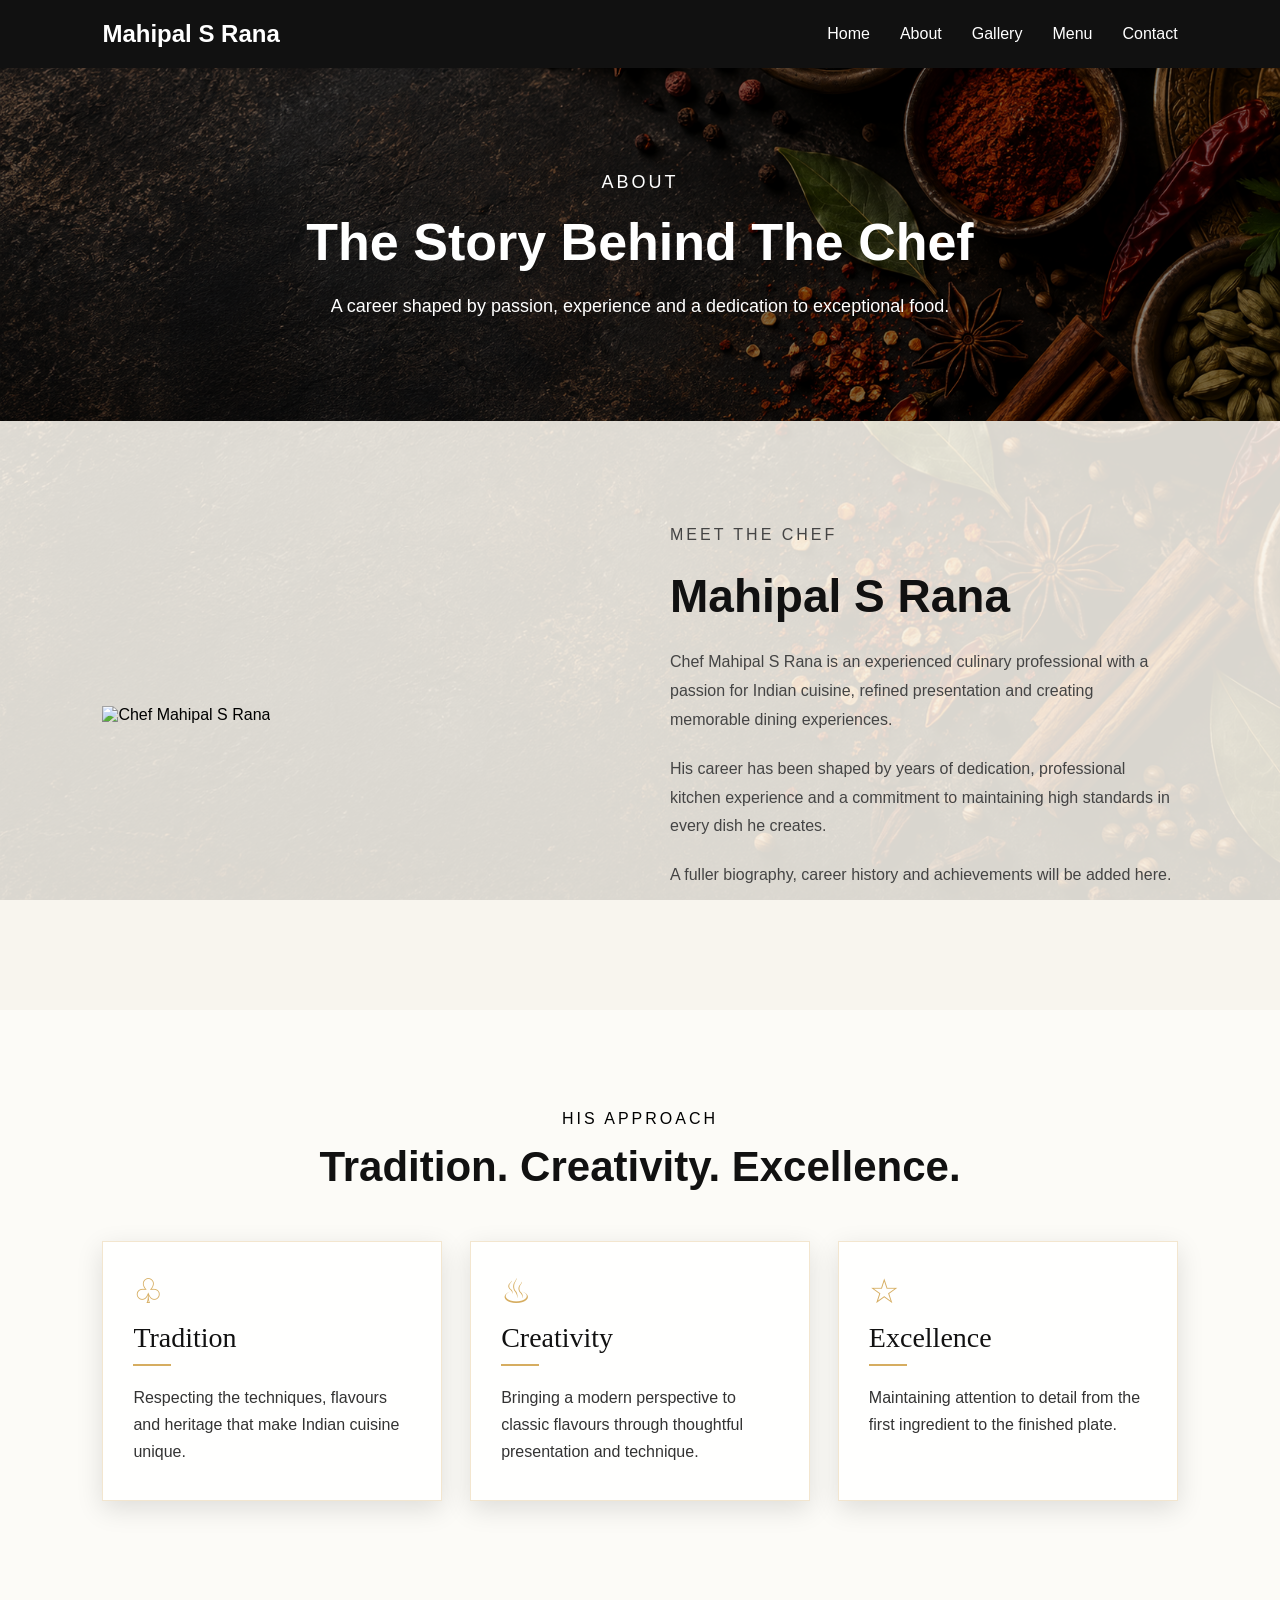
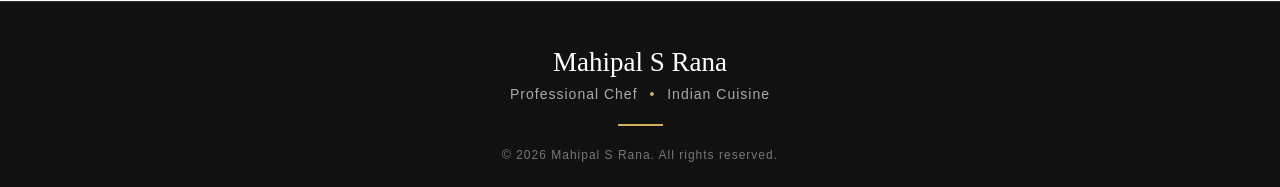
==== about.html @ 394e69e4 "Initial chef website" ====
<!DOCTYPE html>
<html lang="en">

<head>
    <meta charset="UTF-8">
    <meta name="viewport" content="width=device-width, initial-scale=1.0">

    <title>About | Mahipal S Rana</title>

    <link rel="stylesheet" href="style.css">
</head>

<body>
<body class="about-page-bg">
    <header>
        <nav class="navbar">
 
            <div class="logo">
                Mahipal S Rana
            </div>

            <ul class="nav-links">
                <li><a href="index.html">Home</a></li>
                <li><a href="about.html">About</a></li>
                <li><a href="gallery.html">Gallery</a></li>
                <li><a href="menu.html">Menu</a></li>
                <li><a href="contact.html">Contact</a></li>
            </ul>

        </nav>
    </header>


    <main>

        <section class="page-hero about-hero">

            <p class="section-label">
                About
            </p>

            <h1>
                The Story Behind The Chef
            </h1>

            <p>
                A career shaped by passion, experience and a dedication to exceptional food.
            </p>

        </section>


        <section class="about-page-section">

            <div class="about-page-image">
                <img src="images/chef.jpg" alt="Chef Mahipal S Rana">
            </div>

            <div class="about-page-text">

                <p class="section-label">
                    Meet The Chef
                </p>

                <h2>
                    Mahipal S Rana
                </h2>

                <p>
                    Chef Mahipal S Rana is an experienced culinary professional
                    with a passion for Indian cuisine, refined presentation
                    and creating memorable dining experiences.
                </p>

                <p>
                    His career has been shaped by years of dedication,
                    professional kitchen experience and a commitment to
                    maintaining high standards in every dish he creates.
                </p>

                <p>
                    A fuller biography, career history and achievements
                    will be added here.
                </p>

            </div>

        </section>


        <section class="chef-values">

            <div class="section-heading">

                <p class="section-label">
                    His Approach
                </p>

                <h2>
                    Tradition. Creativity. Excellence.
                </h2>

            </div>

            <div class="values-grid">

    <div class="value-card">
        <div class="value-icon">♧</div>

        <h3>Tradition</h3>

        <div class="value-gold-line"></div>

        <p>
            Respecting the techniques, flavours and heritage
            that make Indian cuisine unique.
        </p>
    </div>


    <div class="value-card">
        <div class="value-icon">♨</div>

        <h3>Creativity</h3>

        <div class="value-gold-line"></div>

        <p>
            Bringing a modern perspective to classic flavours
            through thoughtful presentation and technique.
        </p>
    </div>


    <div class="value-card">
        <div class="value-icon">☆</div>

        <h3>Excellence</h3>

        <div class="value-gold-line"></div>

        <p>
            Maintaining attention to detail from the first
            ingredient to the finished plate.
        </p>
        </div>

    </div>

            </div>

        </section>

    </main>


   <footer class="site-footer">

    <h2>Mahipal S Rana</h2>

    <p class="footer-title">
        Professional Chef <span>•</span> Indian Cuisine
    </p>

    <div class="footer-gold-line"></div>

    <p class="copyright">
        © 2026 Mahipal S Rana. All rights reserved.
    </p>

</footer>

</body>

</html>
---- style.css ----
* {
    margin: 0;
    padding: 0;
    box-sizing: border-box;
}

body {
    font-family: Arial, sans-serif;
}

.navbar {
    display: flex;
    justify-content: space-between;
    align-items: center;

    padding: 20px 8%;

    background-color: #111;
}

.logo {
    color: white;
    font-size: 24px;
    font-weight: bold;
}

.nav-links {
    display: flex;
    gap: 30px;
    list-style: none;
}

.nav-links a {
    color: white;
    text-decoration: none;
    font-size: 16px;
}

.nav-links a:hover {
    color: var(--chef-gold);
}
.nav-links a {
    color: white;
    text-decoration: none;
    font-size: 16px;
    transition: color 0.3s ease;
}
.hero {
    position: relative;

    min-height: 90vh;

    display: flex;
    align-items: center;

    padding: 0 8%;

    background-image: url("images/dish21.jpg");
    background-size: cover;
    background-position: center;

    color: white;

    overflow: hidden;
}

.hero-content {
    max-width: 700px;
}

.hero-small-text {
    text-transform: uppercase;
    letter-spacing: 3px;
    margin-bottom: 15px;
}

.hero h1 {
    font-size: 64px;
    margin-bottom: 10px;
}

.hero h2 {
    font-size: 30px;
    margin-bottom: 20px;
}

.hero p {
    font-size: 18px;
    line-height: 1.6;
}

.hero-buttons {
    display: flex;
    gap: 15px;

    margin-top: 30px;
}

.btn {
    display: inline-block;

    padding: 14px 25px;

    background-color: white;
    color: black;

    text-decoration: none;

    border: 1px solid white;
}

.btn-outline {
    background-color: transparent;
    color: white;
}

.btn:hover {
    opacity: 0.8;
}
.about-section {
    display: flex;
    align-items: center;

    gap: 60px;

    padding: 100px 8%;
}

.about-image,
.about-text {
    flex: 1;
}

.about-image img {
    width: 100%;
    max-height: 600px;

    object-fit: cover;
}

.section-label {
    text-transform: uppercase;
    letter-spacing: 3px;

    margin-bottom: 15px;
}

.about-text h2 {
    font-size: 42px;

    margin-bottom: 20px;
}

.about-text p {
    line-height: 1.8;

    margin-bottom: 30px;
}

.dark-btn {
    display: inline-block;

    padding: 14px 25px;

    background-color: #111;
    color: white;

    text-decoration: none;
}
.dishes-section {
    padding: 100px 8%;

    background-color: #f5f5f5;
}

.section-heading {
    text-align: center;

    margin-bottom: 50px;
}

.section-heading h2 {
    font-size: 42px;
}

.dish-grid {
    display: grid;

    grid-template-columns: repeat(3, 1fr);

    gap: 30px;
}

.dish-card {
    background-color: white;

    padding-bottom: 25px;
}

.dish-card img {
    width: 100%;
    height: 300px;

    object-fit: cover;
}

.dish-card h3 {
    margin: 20px 20px 10px;
}

.dish-card p {
    margin: 0 20px;

    line-height: 1.6;
}
.quote-section {
    padding: 120px 20%;

    text-align: center;

    background-color: #111;
    color: white;
}

.quote-section blockquote {
    font-size: 34px;
    line-height: 1.5;

    margin-bottom: 20px;
}
@media (max-width: 768px) {

    .navbar {
        flex-direction: column;
        gap: 20px;
    }

    .nav-links {
        gap: 15px;
        flex-wrap: wrap;
        justify-content: center;
    }

    .hero h1 {
        font-size: 44px;
    }

    .about-section {
        flex-direction: column;
    }

    .dish-grid {
        grid-template-columns: 1fr;
    }

}

/* ==================================================
   About PAGE
================================================== */
.page-hero {
    position: relative;

    padding: 100px 8%;
    text-align: center;

    background-color: #222;
    background-size: cover;
    background-position: center;

    color: white;

    overflow: hidden;
}

.page-hero h1 {
    font-size: 52px;
    margin-bottom: 20px;
}

.page-hero p {
    font-size: 18px;
    line-height: 1.6;
}


.about-page-section {
    display: flex;
    align-items: center;
    gap: 60px;
    padding: 100px 8%;
}

.about-page-image,
.about-page-text {
    flex: 1;
}

.about-page-image img {
    width: 100%;
    max-height: 650px;
    object-fit: cover;
}

.about-page-text h2 {
    font-size: 46px;
    margin-bottom: 25px;
}

.about-page-text p {
    line-height: 1.8;
    margin-bottom: 20px;
}


.chef-values {
    padding: 100px 8%;
    background-color: #f5f5f5;
}

.values-grid {
    display: grid;
    grid-template-columns: repeat(3, 1fr);
    gap: 30px;
}

.value-card {
    background-color: white;
    padding: 40px;
}

.value-card h3 {
    font-size: 24px;
    margin-bottom: 15px;
}

.value-card p {
    line-height: 1.7;
}


@media (max-width: 768px) {

    .about-page-section {
        flex-direction: column;
    }

    .values-grid {
        grid-template-columns: 1fr;
    }

    .page-hero h1 {
        font-size: 38px;
    }

}
/* ==================================================
   Gallery PAGE
================================================== */
.gallery-section {
    padding: 100px 8%;

    background-color: #2f2e2e;
}

.gallery-grid {
    display: grid;
    grid-template-columns: repeat(3, 1fr);
    gap: 20px;
}

.gallery-item {
    overflow: hidden;
}

.gallery-item img {
    width: 100%;
    height: 350px;
    object-fit: cover;
    display: block;
    transition: transform 0.4s ease;
}

.gallery-item img:hover {
    transform: scale(1.05);
}

@media (max-width: 900px) {
    .gallery-grid {
        grid-template-columns: repeat(2, 1fr);
    }
}

@media (max-width: 600px) {
    .gallery-grid {
        grid-template-columns: 1fr;
    }
}
/* ==================================================
   SPECIALITIES PAGE
================================================== */


/* GOLD COLOUR USED THROUGHOUT PAGE */

:root {
    --chef-gold: #d6ad60;
}


/* ---------------- HERO ---------------- */

.specialities-hero {
    position: relative;

    min-height: 330px;

    display: flex;
    justify-content: center;
    align-items: center;

    text-align: center;
    color: white;

    background-image: url("images/dish25.jpg");
    background-size: cover;
    background-position: center;
}


/* Dark layer over hero photograph */

.specialities-hero-overlay {
    position: absolute;

    top: 0;
    left: 0;

    width: 100%;
    height: 100%;

    background: rgba(0, 0, 0, 0.68);
}


.specialities-hero-content {
    position: relative;
    z-index: 2;

    max-width: 850px;

    padding: 70px 30px;
}


.gold-label {
    color: var(--chef-gold);

    font-size: 14px;
    font-weight: bold;

    letter-spacing: 5px;

    margin-bottom: 20px;
}


.gold-line {
    width: 40px;
    height: 2px;

    margin: 0 auto 20px;

    background-color: var(--chef-gold);
}


.specialities-hero h1 {
    font-family: Georgia, "Times New Roman", serif;

    font-size: 60px;
    font-weight: normal;

    margin-bottom: 15px;
}


.specialities-intro {
    font-size: 18px;
    line-height: 1.7;

    max-width: 700px;

    margin: auto;
}


/* ---------------- GRID ---------------- */

.specialities-grid {
    display: grid;

    grid-template-columns: repeat(3, 1fr);

    background-color: #111;
}


/* Individual speciality */

.speciality-box {
    position: relative;

    min-height: 370px;

    display: flex;
    justify-content: center;
    align-items: center;

    text-align: center;

    color: white;

    background-size: cover;
    background-position: center;

    overflow: hidden;

    border-right: 1px solid rgba(255,255,255,0.25);
    border-bottom: 1px solid rgba(255,255,255,0.25);
}


/* THE FADED EFFECT YOU ASKED FOR */

.speciality-overlay {
    position: absolute;

    top: 0;
    left: 0;

    width: 100%;
    height: 100%;

    background: rgba(0, 0, 0, 0.62);

    transition: background 0.4s ease;
}


/* Make image slightly brighter when hovering */

.speciality-box:hover .speciality-overlay {
    background: rgba(0, 0, 0, 0.48);
}


/* Content sits ABOVE dark overlay */

.speciality-content {
    position: relative;
    z-index: 2;

    max-width: 390px;

    padding: 45px 35px;
}


.speciality-icon {
    display: block;

    color: var(--chef-gold);

    font-size: 34px;

    margin-bottom: 15px;
}


.speciality-content h2 {
    font-family: Georgia, "Times New Roman", serif;

    font-size: 30px;
    font-weight: normal;

    margin-bottom: 14px;
}


.small-gold-line {
    width: 35px;
    height: 2px;

    margin: 0 auto 18px;

    background-color: var(--chef-gold);
}


.speciality-content p {
    font-size: 16px;
    line-height: 1.7;

    margin-bottom: 25px;
}


.speciality-content a {
    color: var(--chef-gold);

    font-size: 13px;
    font-weight: bold;

    letter-spacing: 3px;

    text-decoration: none;
}


.speciality-content a:hover {
    color: white;
}

/* VIEW MORE BUTTON */

.gallery-more {
    display: flex;
    justify-content: center;
    align-items: center;

    padding: 55px 0 20px;
}

#viewMoreBtn {
    min-width: 220px;

    padding: 18px 42px;

    background-color: transparent;

    color: var(--chef-gold);

    border: 1px solid var(--chef-gold);

    font-size: 13px;
    font-weight: bold;

    letter-spacing: 4px;

    cursor: pointer;

    transition: all 0.3s ease;
}

#viewMoreBtn:hover {
    background-color: var(--chef-gold);

    color: #111;

    transform: translateY(-3px);
}
/* ---------------- BACKGROUND IMAGES ---------------- */


/* Change these dish numbers to whichever
   photographs you think suit each category best */


.indian {
    background-image: url("images/dish13.jpg");
}


.contemporary {
    background-image: url("images/dish7.jpg");
}


.seafood {
    background-image: url("images/dish4.jpg");
}


.grill {
    background-image: url("images/dish18.jpg");
}


.fine-dining {
    background-image: url("images/dish17.jpg");
}


.desserts {
    background-image: url("images/dish21.jpg");
}


/* ---------------- ACTIVE NAVIGATION ---------------- */

.nav-links .active {
    color: var(--chef-gold);

    border-bottom: 2px solid var(--chef-gold);

    padding-bottom: 8px;
}


/* ---------------- TABLET ---------------- */

@media (max-width: 900px) {

    .specialities-grid {
        grid-template-columns: repeat(2, 1fr);
    }

    .specialities-hero h1 {
        font-size: 48px;
    }

}


/* ---------------- MOBILE ---------------- */

@media (max-width: 600px) {

    .specialities-grid {
        grid-template-columns: 1fr;
    }

    .specialities-hero {
        min-height: 400px;
    }

    .specialities-hero h1 {
        font-size: 40px;
    }

    .speciality-box {
        min-height: 400px;
    }

}
/* ==================================================
   CONTACT PAGE
================================================== */


.contact-hero {
    position: relative;

    min-height: 360px;

    display: flex;
    justify-content: center;
    align-items: center;

    text-align: center;
    color: white;

    background-image: url("images/dish25.jpg");
    background-size: cover;
    background-position: center;
}


.contact-hero-overlay {
    position: absolute;

    top: 0;
    left: 0;

    width: 100%;
    height: 100%;

    background: rgba(0, 0, 0, 0.62);
}


.contact-hero-content {
    position: relative;
    z-index: 2;

    max-width: 800px;
    padding: 70px 30px;
}


.contact-hero-content h1 {
    font-family: Georgia, "Times New Roman", serif;

    font-size: 55px;
    font-weight: normal;

    margin-bottom: 20px;
}


.contact-hero-content > p:last-child {
    font-size: 18px;
    line-height: 1.7;
}


/* CONTACT MAIN AREA */

.contact-section {
    display: grid;

    grid-template-columns: 1fr 1fr;

    gap: 100px;

    padding: 110px 8%;

    background-color: #111;
    color: white;
}


.contact-info h2 {
    font-family: Georgia, "Times New Roman", serif;

    font-size: 46px;
    font-weight: normal;

    line-height: 1.2;

    margin-bottom: 25px;
}


.contact-description {
    max-width: 500px;

    line-height: 1.8;

    color: #ccc;

    margin-bottom: 50px;
}


.contact-detail {
    padding: 22px 0;

    border-top: 1px solid #333;
}


.contact-detail span {
    display: block;

    color: var(--chef-gold);

    font-size: 12px;
    font-weight: bold;

    letter-spacing: 3px;

    margin-bottom: 10px;
}


.contact-detail p,
.contact-detail a {
    color: white;

    text-decoration: none;

    font-size: 16px;
}


.contact-detail a:hover {
    color: var(--chef-gold);
}


/* FORM */

.contact-form-container {
    background-color: #181818;

    padding: 50px;
}


.form-row {
    display: grid;

    grid-template-columns: 1fr 1fr;

    gap: 25px;
}


.form-group {
    display: flex;

    flex-direction: column;

    margin-bottom: 30px;
}


.form-group label {
    color: var(--chef-gold);

    font-size: 11px;
    font-weight: bold;

    letter-spacing: 3px;

    margin-bottom: 12px;
}


.form-group input,
.form-group select,
.form-group textarea {
    width: 100%;

    padding: 15px 0;

    color: white;

    background: transparent;

    border: none;

    border-bottom: 1px solid #555;

    font-family: Arial, sans-serif;
    font-size: 16px;

    outline: none;
}


.form-group textarea {
    resize: vertical;
}


.form-group input:focus,
.form-group select:focus,
.form-group textarea:focus {
    border-bottom-color: var(--chef-gold);
}


.form-group input::placeholder,
.form-group textarea::placeholder {
    color: #777;
}


.contact-button {
    padding: 16px 30px;

    background-color: var(--chef-gold);

    color: #111;

    border: none;

    font-weight: bold;

    letter-spacing: 2px;

    cursor: pointer;

    transition: 0.3s;
}


.contact-button:hover {
    background-color: white;
}


/* MOBILE */

@media (max-width: 800px) {

    .contact-section {
        grid-template-columns: 1fr;

        gap: 60px;
    }

    .form-row {
        grid-template-columns: 1fr;
    }

    .contact-form-container {
        padding: 30px;
    }

    .contact-hero-content h1 {
        font-size: 40px;
    }

    .contact-info h2 {
        font-size: 38px;
    }

}
/* =========================================
   PAGE HERO BACKGROUND IMAGES
========================================= */
.about-hero {
    background-image: url("images/spices.jpg");
}

.gallery-hero {
    background-image: url("images/dish26.jpg");
}

.contact-page-hero {
    background-image: url("images/dish25.jpg");
}
/* =========================
   BACKGROUND IMAGE OVERLAYS
========================= */

.hero,
.about-hero,
.gallery-hero {
    position: relative;
}

.hero::before,
.about-hero::before,
.gallery-hero::before {
    content: "";
    position: absolute;
    inset: 0;
    background: rgba(0, 0, 0, 0.50);
}

.hero > *,
.about-hero > *,
.gallery-hero > * {
    position: relative;
    z-index: 2;
}


/* =========================
   FOOTER
========================= */

.site-footer {
    background-color: #111;
    color: white;
    text-align: center;
    padding: 45px 8% 25px;
    border-top: 1px solid #333;
}

.site-footer h2 {
    font-family: Georgia, "Times New Roman", serif;
    font-size: 27px;
    font-weight: normal;
    margin-bottom: 8px;
}

.footer-title {
    color: #aaa;
    font-size: 14px;
    letter-spacing: 1px;
}

.footer-title span {
    color: var(--chef-gold);
    margin: 0 7px;
}

.footer-gold-line {
    width: 45px;
    height: 2px;
    background-color: var(--chef-gold);
    margin: 22px auto;
}

.copyright {
    color: #777;
    font-size: 12px;
    letter-spacing: 1px;
}
/* =====================================
   ABOUT PAGE - SUBTLE SPICE FULL PAGE
===================================== */

/* =====================================
   ABOUT PAGE - FULL SPICE BACKGROUND
===================================== */

.about-page-bg {
    background-image: url("images/spices.jpg");
    background-size: cover;
    background-position: center;
    background-repeat: no-repeat;
    background-attachment: fixed;
}

/* CHEF BIOGRAPHY AREA */

.about-page-bg .about-page-section {
    background: rgba(248, 244, 236, 0.88);
}

.about-page-bg .about-page-text h2 {
    color: #111;
}

.about-page-bg .about-page-text p {
    color: #444;
}


/* HIS APPROACH AREA */

.about-page-bg .chef-values {
    position: relative;
    background: rgba(248, 244, 236, 0.40);
}

.about-page-bg .chef-values::before {
    display: none;
}

.about-page-bg .chef-values > * {
    position: relative;
    z-index: 2;
}


/* HIS APPROACH HEADING */

.about-page-bg .section-heading {
    text-align: center;
}

.about-page-bg .section-heading h2 {
    color: #111;
}


/* WHITE CARDS */

.about-page-bg .value-card {
    background: rgba(255, 255, 255, 0.93);
    border: 1px solid rgba(214, 173, 96, 0.3);
    box-shadow: 0 8px 25px rgba(0, 0, 0, 0.12);
}

.about-page-bg .value-card h3 {
    color: #111;
}

.about-page-bg .value-card p {
    color: #333;
}

.about-page-bg .value-icon {
    color: var(--chef-gold);
}

.about-page-bg .value-gold-line {
    background-color: var(--chef-gold);

}
/* =========================
   HIS APPROACH CARDS
========================= */

.values-grid {
    display: grid;
    grid-template-columns: repeat(3, 1fr);
    gap: 28px;
}

.value-card {
    background: rgba(255, 252, 247, 0.95);
    padding: 32px 30px 34px;

    border: 1px solid rgba(0, 0, 0, 0.06);

    box-shadow: 0 8px 20px rgba(0, 0, 0, 0.10);

    text-align: left;

    transition: transform 0.3s ease,
                box-shadow 0.3s ease;
}

.value-card:hover {
    transform: translateY(-5px);
    box-shadow: 0 12px 28px rgba(0, 0, 0, 0.16);
}

.value-icon {
    color: var(--chef-gold);
    font-size: 34px;
    line-height: 1;
    margin-bottom: 14px;
}

.value-card h3 {
    font-family: Georgia, "Times New Roman", serif;
    font-size: 28px;
    font-weight: normal;
    color: #1a1a1a;
    margin-bottom: 10px;
}

.value-gold-line {
    width: 38px;
    height: 2px;
    background-color: var(--chef-gold);
    margin-bottom: 18px;
}

.value-card p {
    color: #333;
    font-size: 16px;
    line-height: 1.7;
    margin: 0;
}
/* =====================================
   HOMEPAGE - WARM SPICE STYLE
===================================== */

.home-hero {
    position: relative;

    background-image: url("images/dish20.jpg");
    background-size: cover;
    background-position: center;

    color: white;
}

.home-hero::before {
    content: "";
    position: absolute;
    inset: 0;

    background: rgba(20, 10, 3, 0.58);
}

.home-hero .hero-content {
    position: relative;
    z-index: 2;
}


/* GOLD HERO BUTTON */

.gold-btn {
    background-color: var(--chef-gold);
    border-color: var(--chef-gold);
    color: #111;
}

.gold-btn:hover {
    background-color: white;
    border-color: white;
}


/* =====================================
   ABOUT PREVIEW
===================================== */

.home-about {
    display: grid;
    grid-template-columns: 1fr 1fr;

    gap: 65px;

    align-items: center;

    padding: 100px 8%;

    background-color: #f2e7d5;

    background-image:
        linear-gradient(
            rgba(242, 231, 213, 0.88),
            rgba(242, 231, 213, 0.88)
        ),
        url("images/spices.jpg");

    background-size: cover;
    background-position: center;
}

.home-about-image img {
    width: 100%;
    max-height: 620px;

    object-fit: cover;

    display: block;
}

.home-about-text {
    max-width: 550px;
}

.home-about-text .gold-label {
    color: #9a742d;
    letter-spacing: 4px;
    font-size: 13px;
    font-weight: bold;

    margin-bottom: 20px;
}

.home-about-text h2 {
    font-family: Georgia, "Times New Roman", serif;

    font-size: 48px;
    font-weight: normal;

    line-height: 1.15;

    margin-bottom: 25px;

    color: #19130d;
}

.home-about-text p {
    color: #3f372f;

    line-height: 1.9;

    margin-bottom: 30px;

    font-size: 17px;
}

.warm-button {
    display: inline-block;

    background-color: var(--chef-gold);

    color: #111;

    padding: 15px 28px;

    text-decoration: none;

    font-size: 14px;
    font-weight: bold;

    letter-spacing: 1px;

    transition: 0.3s;
}

.warm-button:hover {
    background-color: #111;
    color: white;
}


/* =====================================
   SIGNATURE DISHES
===================================== */

.signature-section {
    padding: 100px 8%;

    background-color: #f8f1e6;
}

.signature-section .section-heading {
    text-align: center;

    margin-bottom: 50px;
}

.signature-section .section-heading .gold-label {
    color: #9a742d;

    font-size: 13px;
    font-weight: bold;

    letter-spacing: 4px;

    margin-bottom: 15px;
}

.signature-section .section-heading h2 {
    font-family: Georgia, "Times New Roman", serif;

    font-size: 42px;
    font-weight: normal;

    color: #1b1712;
}

.signature-grid {
    display: grid;

    grid-template-columns: repeat(3, 1fr);

    gap: 28px;
}

.signature-card {
    background-color: rgba(255, 255, 255, 0.78);

    border: 1px solid rgba(214, 173, 96, 0.22);

    box-shadow: 0 8px 22px rgba(0, 0, 0, 0.08);

    overflow: hidden;

    transition: transform 0.3s ease,
                box-shadow 0.3s ease;
}

.signature-card:hover {
    transform: translateY(-6px);

    box-shadow: 0 14px 30px rgba(0, 0, 0, 0.13);
}

.signature-card img {
    width: 100%;
    height: 280px;

    object-fit: cover;

    display: block;
}

.signature-card-content {
    padding: 25px;
}

.signature-card h3 {
    font-family: Georgia, "Times New Roman", serif;

    font-size: 24px;
    font-weight: normal;

    margin-bottom: 12px;

    color: #1c1712;
}

.signature-card p {
    font-size: 15px;

    line-height: 1.7;

    color: #4b433a;
}

.signature-link {
    text-align: center;

    margin-top: 45px;
}

.signature-link a {
    color: #8f6926;

    text-decoration: none;

    font-weight: bold;

    font-size: 13px;

    letter-spacing: 3px;
}

.signature-link a:hover {
    color: #111;
}


/* =====================================
   QUOTE SECTION
===================================== */

.home-quote {
    position: relative;

    min-height: 380px;

    display: flex;
    justify-content: center;
    align-items: center;

    text-align: center;

    background-image: url("images/spices.jpg");
    background-size: cover;
    background-position: center;

    color: white;
}

.home-quote-overlay {
    position: absolute;
    inset: 0;

    background: rgba(25, 12, 3, 0.72);
}

.home-quote-content {
    position: relative;
    z-index: 2;

    max-width: 850px;

    padding: 70px 30px;
}

.quote-mark {
    color: var(--chef-gold);

    font-family: Georgia, serif;

    font-size: 70px;

    line-height: 0.7;

    margin-bottom: 25px;
}

.home-quote blockquote {
    font-family: Georgia, "Times New Roman", serif;

    font-size: 32px;

    line-height: 1.5;

    font-weight: normal;

    margin-bottom: 25px;
}

.home-quote-content p {
    color: var(--chef-gold);

    font-size: 13px;

    letter-spacing: 2px;
}


/* =====================================
   MOBILE
===================================== */

@media (max-width: 900px) {

    .home-about {
        grid-template-columns: 1fr;

        gap: 40px;
    }

    .signature-grid {
        grid-template-columns: 1fr;
    }

    .home-about-text h2 {
        font-size: 38px;
    }

    .home-quote blockquote {
        font-size: 25px;
    }
}
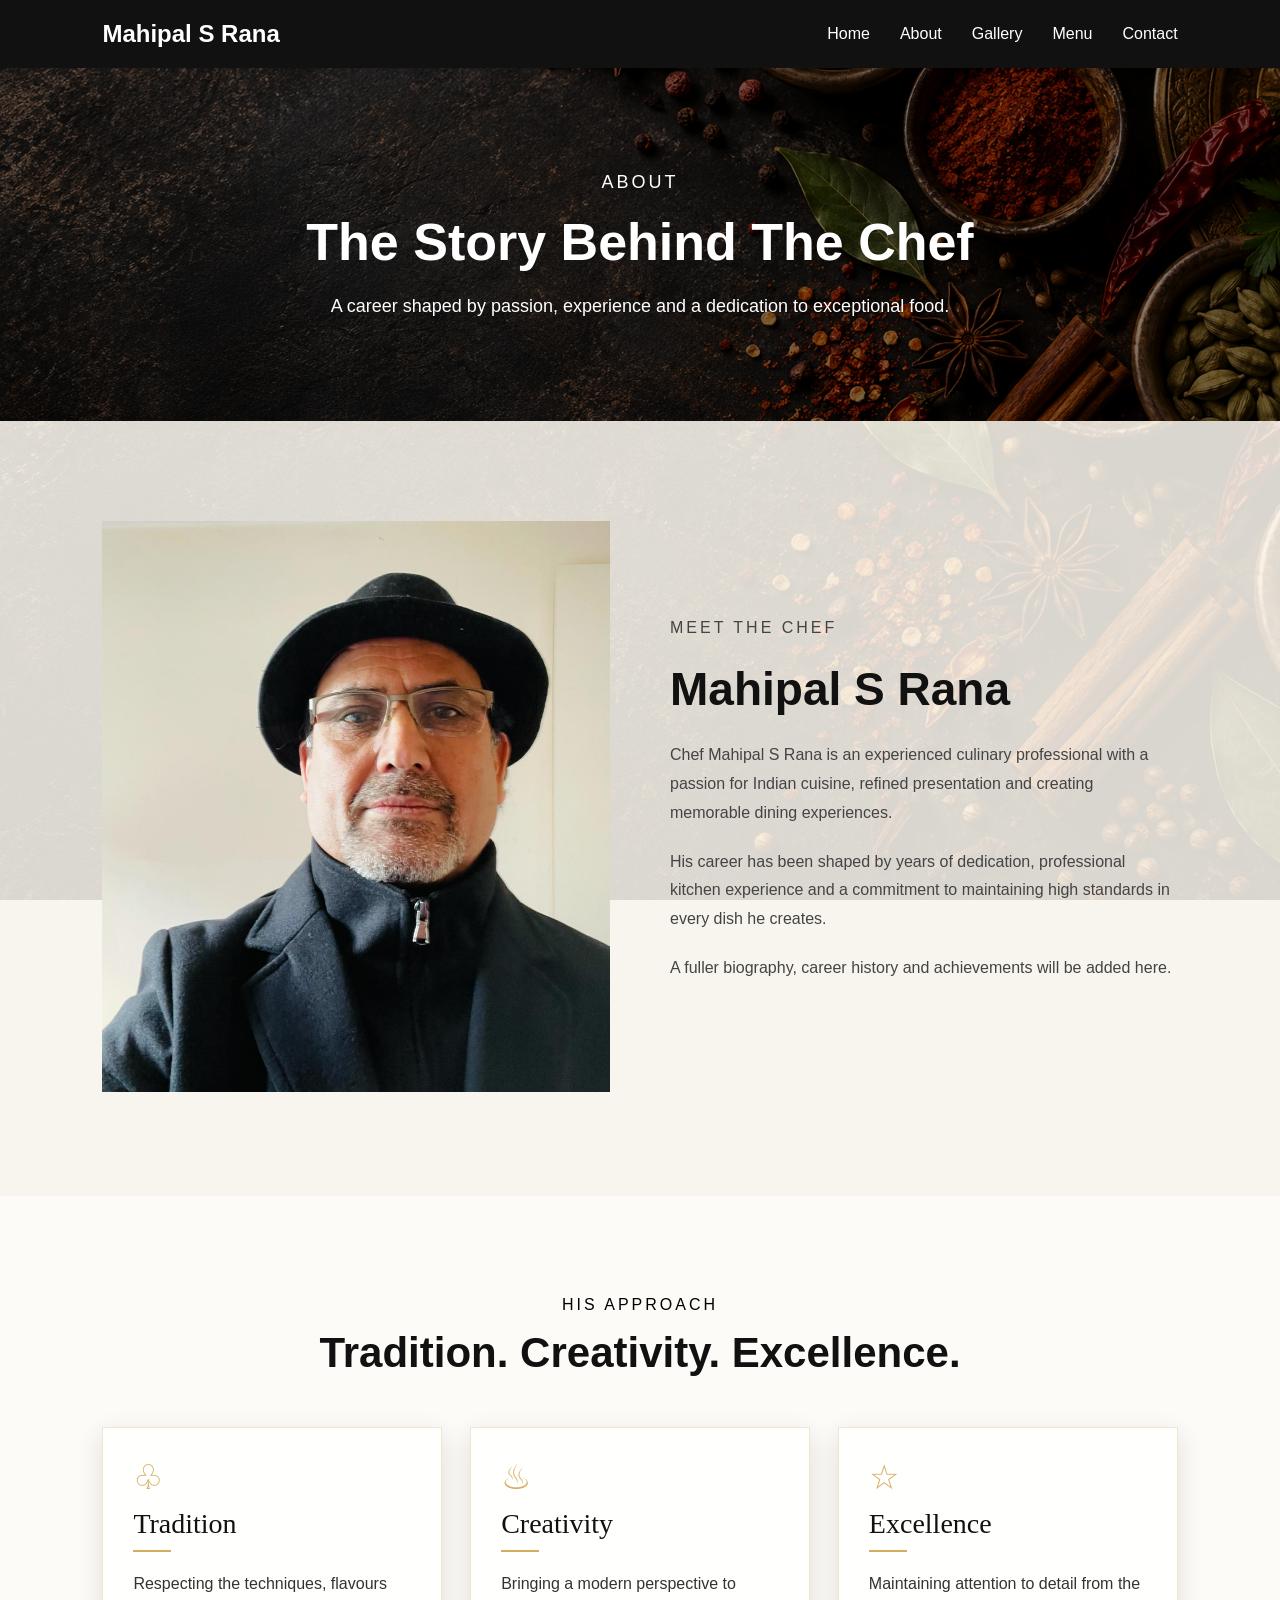
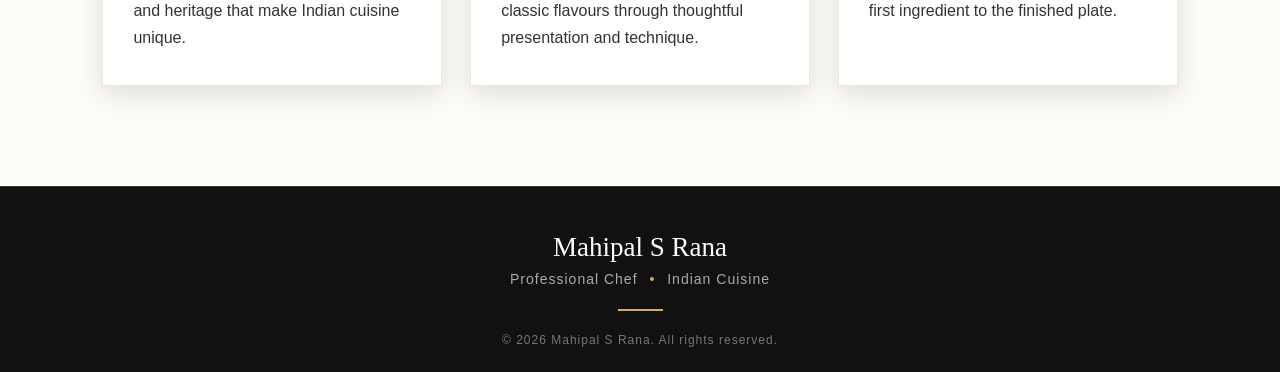
==== commit ef8164b4: "Fix image file extensions" ====
--- a/about.html
+++ b/about.html
@@ -53,7 +53,7 @@
         <section class="about-page-section">
 
             <div class="about-page-image">
-                <img src="images/chef.jpg" alt="Chef Mahipal S Rana">
+                <img src="images/chef.JPG" alt="Chef Mahipal S Rana">
             </div>
 
             <div class="about-page-text">
--- a/style.css
+++ b/style.css
@@ -55,7 +55,7 @@
 
     padding: 0 8%;
 
-    background-image: url("images/dish21.jpg");
+    background-image: url("images/dish21.JPG");
     background-size: cover;
     background-position: center;
 
@@ -422,7 +422,7 @@
     text-align: center;
     color: white;
 
-    background-image: url("images/dish25.jpg");
+    background-image: url("images/dish25.JPG");
     background-size: cover;
     background-position: center;
 }
@@ -668,32 +668,32 @@
 
 
 .indian {
-    background-image: url("images/dish13.jpg");
+    background-image: url("images/dish13.JPG");
 }
 
 
 .contemporary {
-    background-image: url("images/dish7.jpg");
+    background-image: url("images/dish7.JPG");
 }
 
 
 .seafood {
-    background-image: url("images/dish4.jpg");
+    background-image: url("images/dish4.JPG");
 }
 
 
 .grill {
-    background-image: url("images/dish18.jpg");
+    background-image: url("images/dish18.JPG");
 }
 
 
 .fine-dining {
-    background-image: url("images/dish17.jpg");
+    background-image: url("images/dish17.JPG");
 }
 
 
 .desserts {
-    background-image: url("images/dish21.jpg");
+    background-image: url("images/dish21.JPG");
 }
 
 
@@ -761,7 +761,7 @@
     text-align: center;
     color: white;
 
-    background-image: url("images/dish25.jpg");
+    background-image: url("images/dish25.JPG");
     background-size: cover;
     background-position: center;
 }
@@ -1018,11 +1018,11 @@
 }
 
 .gallery-hero {
-    background-image: url("images/dish26.jpg");
+    background-image: url("images/dish26.JPG");
 }
 
 .contact-page-hero {
-    background-image: url("images/dish25.jpg");
+    background-image: url("images/dish25.JPG");
 }
 /* =========================
    BACKGROUND IMAGE OVERLAYS
@@ -1240,7 +1240,7 @@
 .home-hero {
     position: relative;
 
-    background-image: url("images/dish20.jpg");
+    background-image: url("images/dish20.JPG");
     background-size: cover;
     background-position: center;
 
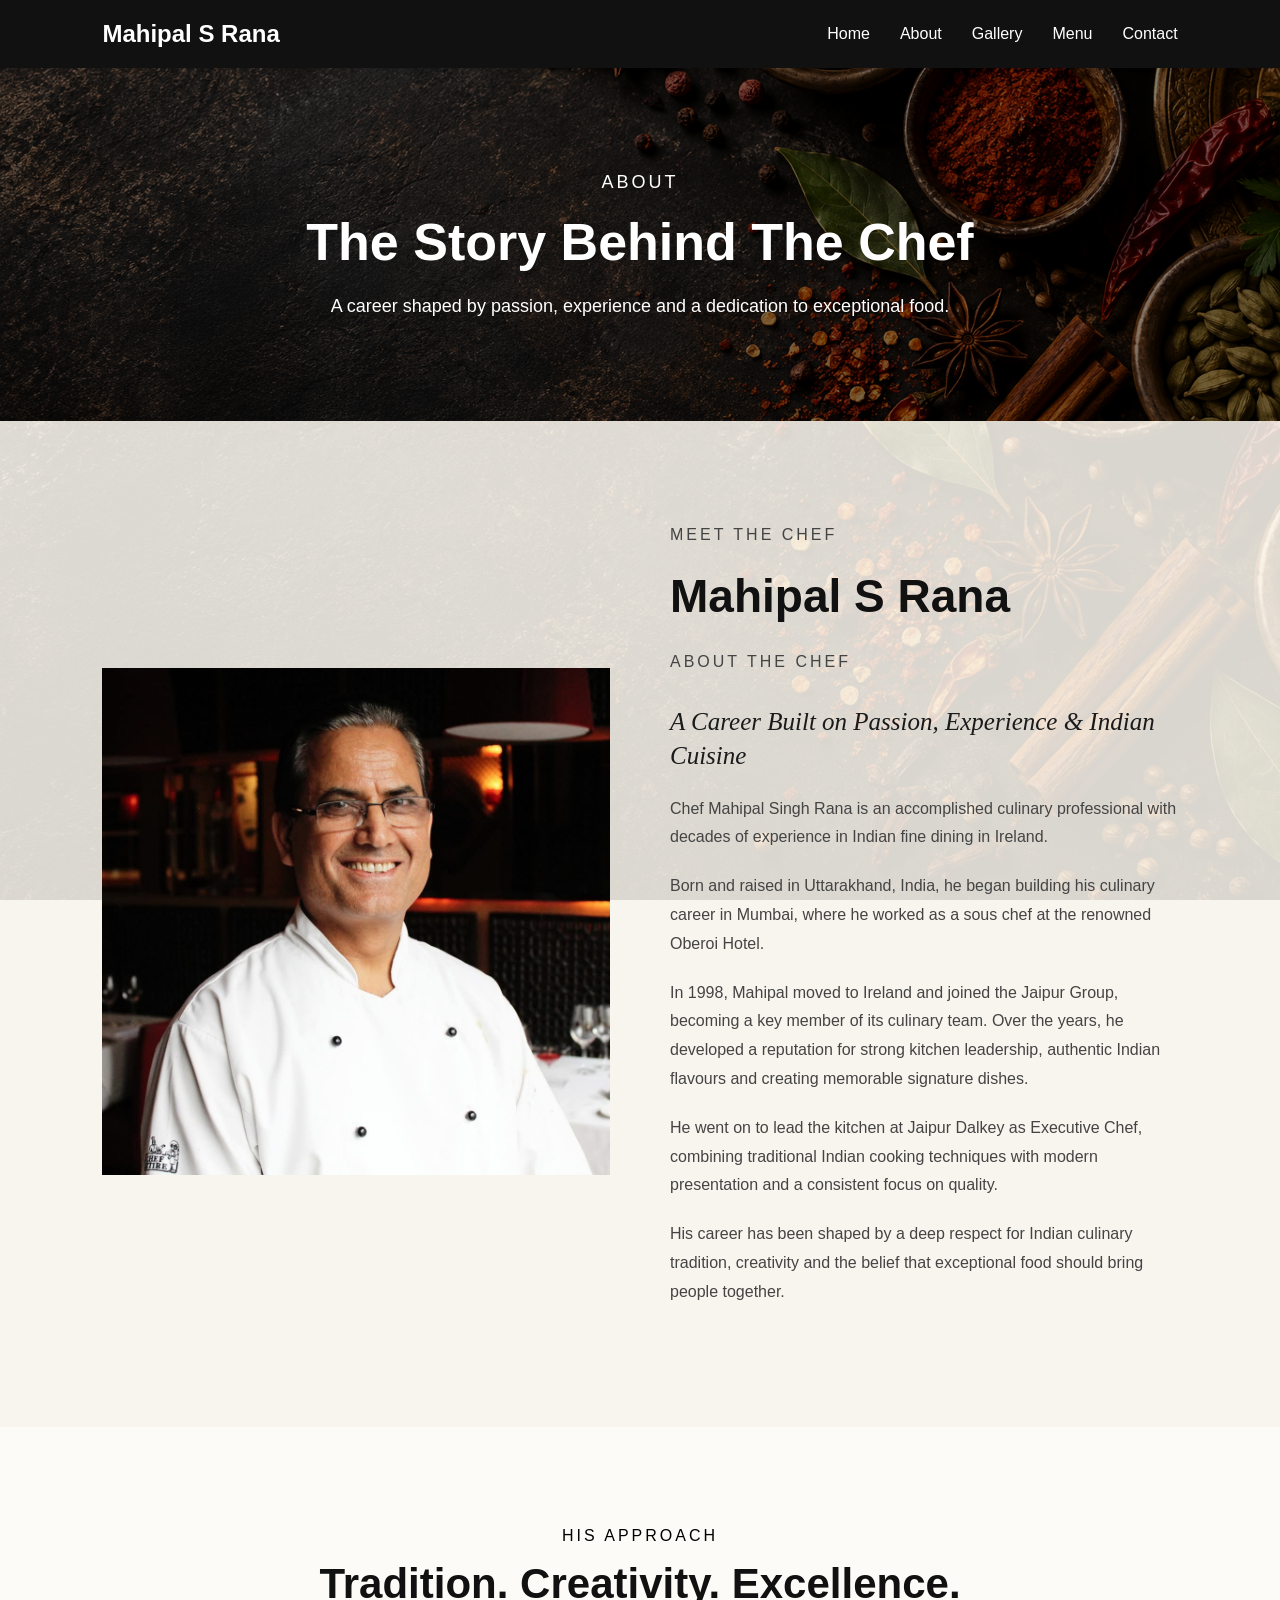
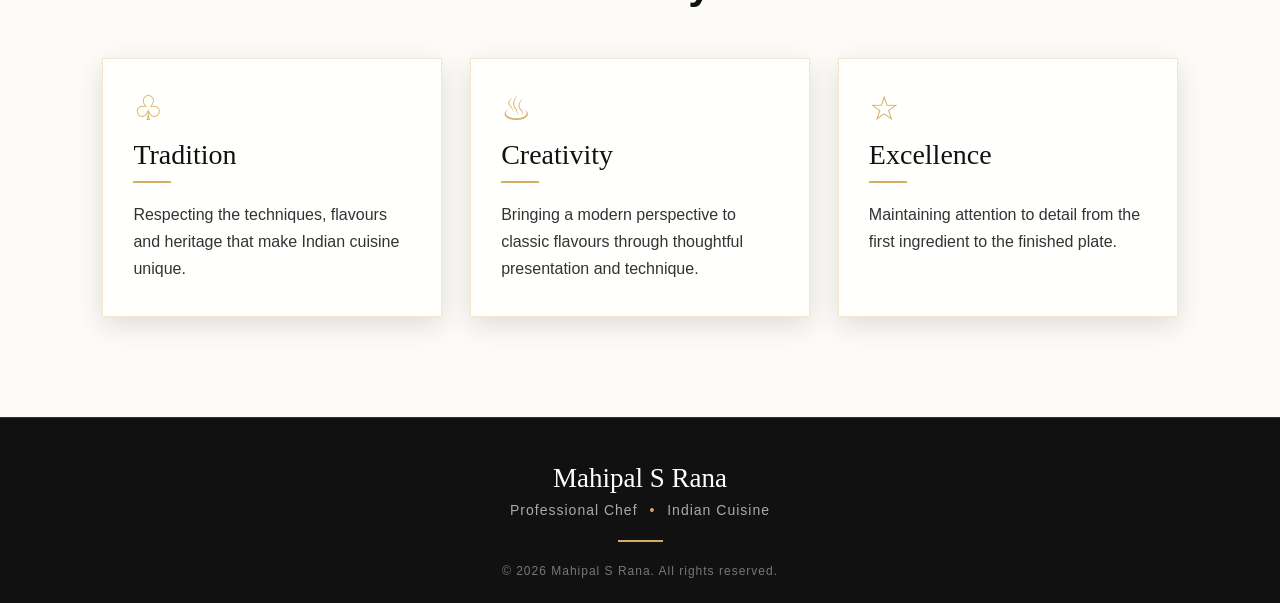
==== commit af6842dd: "Update About page" ====
--- a/about.html
+++ b/about.html
@@ -53,7 +53,7 @@
         <section class="about-page-section">
 
             <div class="about-page-image">
-                <img src="images/chef.JPG" alt="Chef Mahipal S Rana">
+                <img src="images/chef.jpeg" alt="Chef Mahipal S Rana">
             </div>
 
             <div class="about-page-text">
@@ -66,22 +66,36 @@
                     Mahipal S Rana
                 </h2>
 
-                <p>
-                    Chef Mahipal S Rana is an experienced culinary professional
-                    with a passion for Indian cuisine, refined presentation
-                    and creating memorable dining experiences.
-                </p>
+                <p class="section-label">ABOUT THE CHEF</p>
 
-                <p>
-                    His career has been shaped by years of dedication,
-                    professional kitchen experience and a commitment to
-                    maintaining high standards in every dish he creates.
-                </p>
+<h3>A Career Built on Passion, Experience & Indian Cuisine</h3>
 
-                <p>
-                    A fuller biography, career history and achievements
-                    will be added here.
-                </p>
+<p>
+Chef Mahipal Singh Rana is an accomplished culinary professional with decades of
+experience in Indian fine dining in Ireland.
+</p>
+
+<p>
+Born and raised in Uttarakhand, India, he began building his culinary career in
+Mumbai, where he worked as a sous chef at the renowned Oberoi Hotel.
+</p>
+
+<p>
+In 1998, Mahipal moved to Ireland and joined the Jaipur Group, becoming a key
+member of its culinary team. Over the years, he developed a reputation for strong
+kitchen leadership, authentic Indian flavours and creating memorable signature dishes.
+</p>
+
+<p>
+He went on to lead the kitchen at Jaipur Dalkey as Executive Chef, combining
+traditional Indian cooking techniques with modern presentation and a consistent
+focus on quality.
+</p>
+
+<p>
+His career has been shaped by a deep respect for Indian culinary tradition,
+creativity and the belief that exceptional food should bring people together.
+</p>
 
             </div>
 
--- a/style.css
+++ b/style.css
@@ -1584,4 +1584,15 @@
     .home-quote blockquote {
         font-size: 25px;
     }
+}
+/* About page biography heading */
+.about-page-text h3 {
+    font-family: Georgia, "Times New Roman", serif;
+    font-style: italic;
+    font-size: 25px;
+    font-weight: normal;
+    line-height: 1.35;
+    margin-top: 28px;
+    margin-bottom: 22px;
+    color: #1a1a1a;
 }
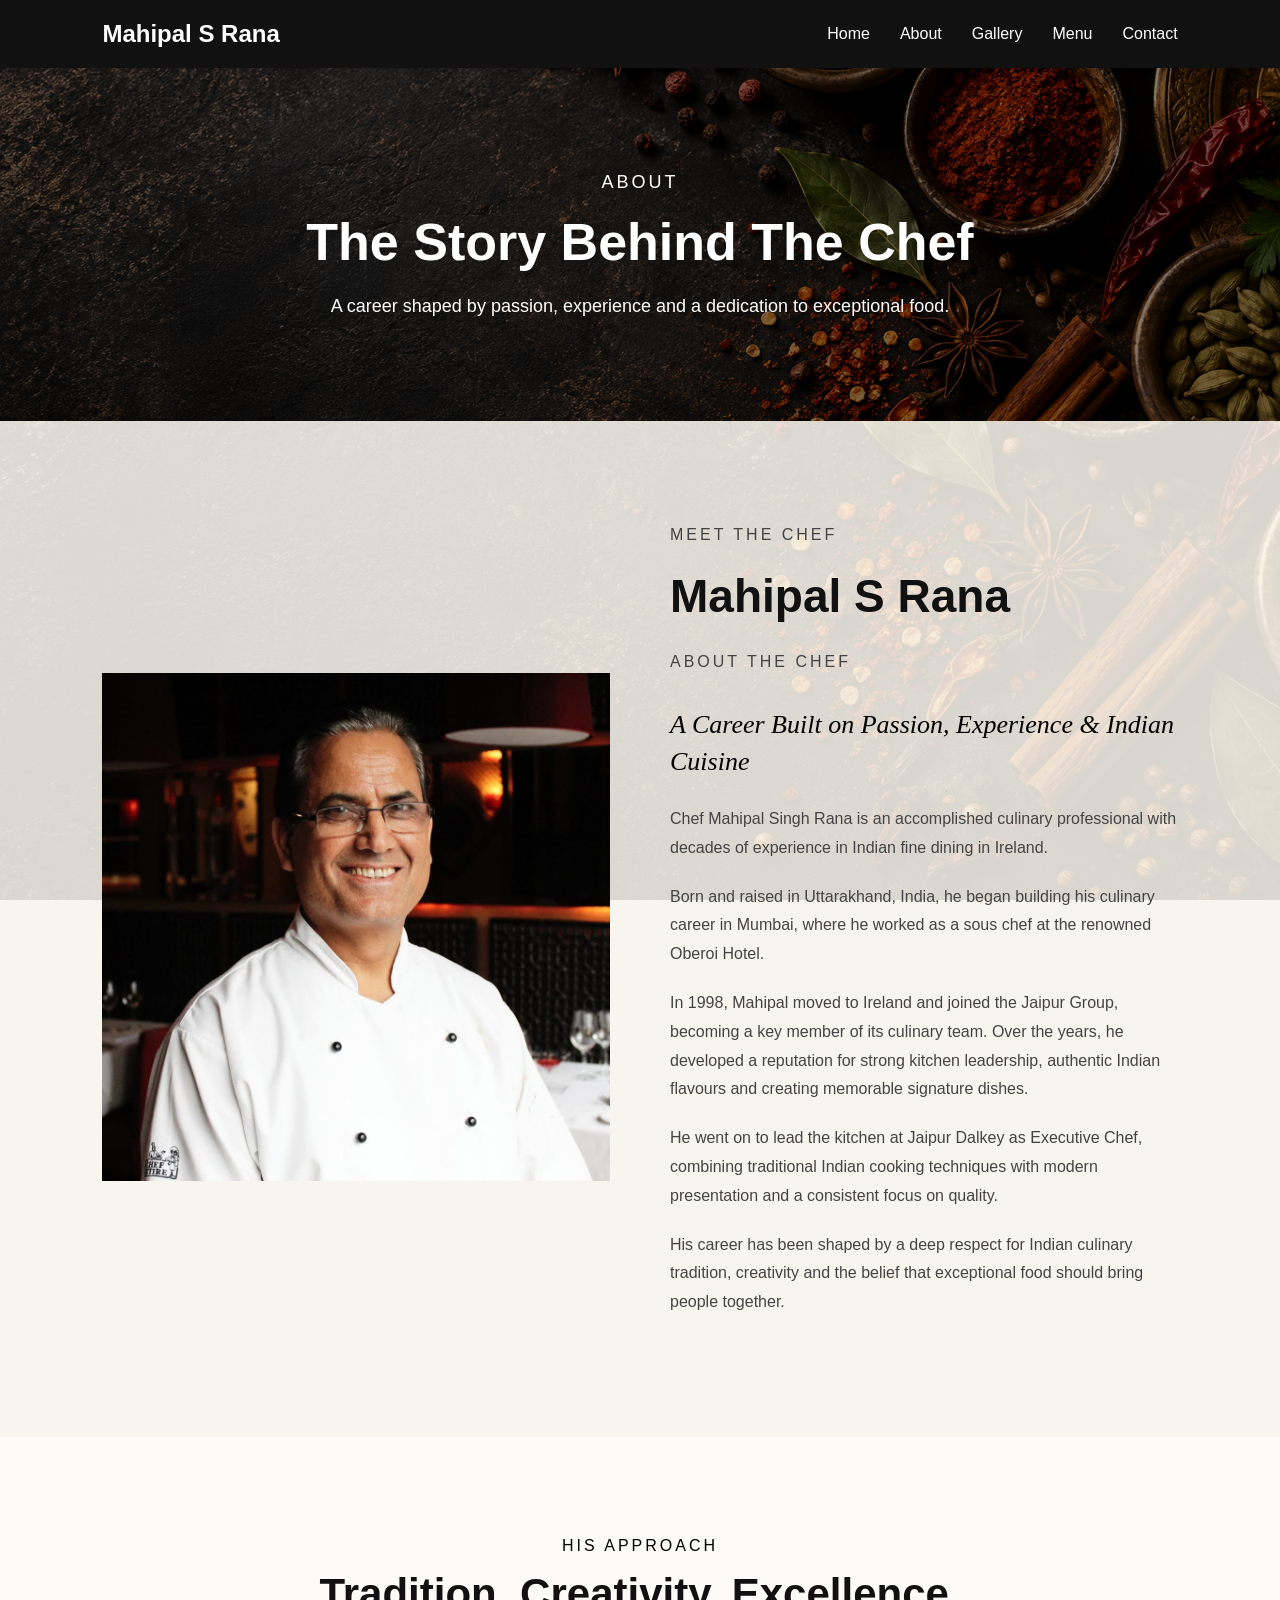
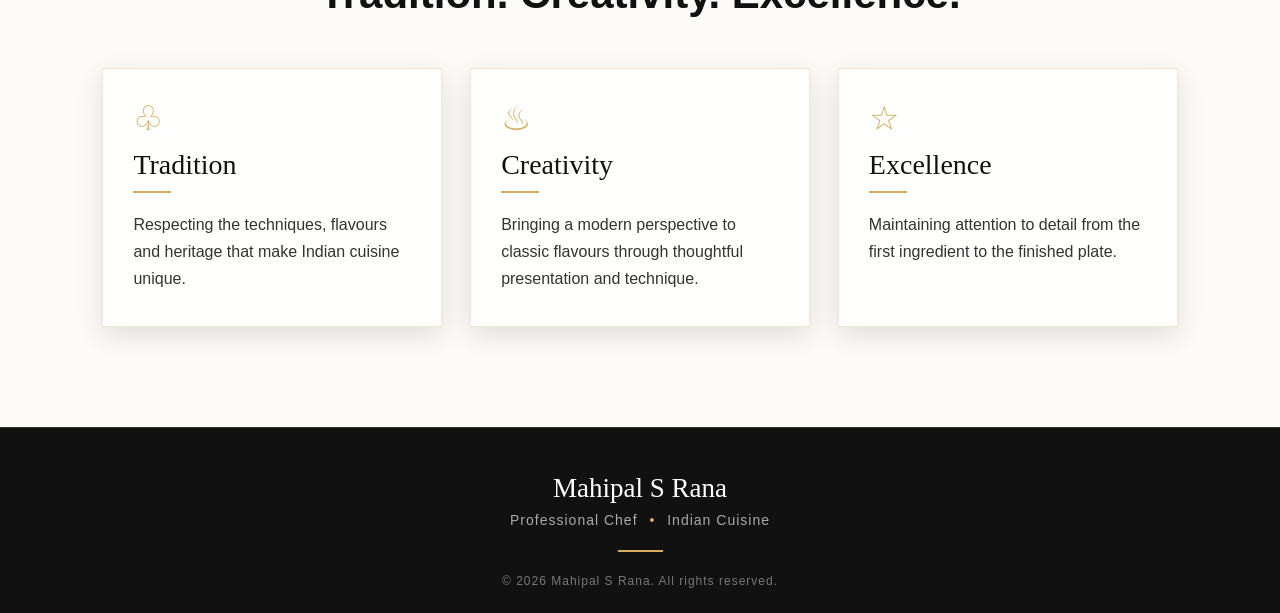
==== commit 7a96da9a: "Fix italic About heading" ====
--- a/about.html
+++ b/about.html
@@ -68,7 +68,7 @@
 
                 <p class="section-label">ABOUT THE CHEF</p>
 
-<h3>A Career Built on Passion, Experience & Indian Cuisine</h3>
+<h3 class="career-heading">A Career Built on Passion, Experience &amp; Indian Cuisine</h3>
 
 <p>
 Chef Mahipal Singh Rana is an accomplished culinary professional with decades of
--- a/style.css
+++ b/style.css
@@ -1586,13 +1586,13 @@
     }
 }
 /* About page biography heading */
-.about-page-text h3 {
-    font-family: Georgia, "Times New Roman", serif;
-    font-style: italic;
-    font-size: 25px;
-    font-weight: normal;
-    line-height: 1.35;
-    margin-top: 28px;
-    margin-bottom: 22px;
-    color: #1a1a1a;
+
+.career-heading {
+    font-family: Georgia, "Times New Roman", serif !important;
+    font-style: italic !important;
+    font-weight: normal !important;
+    font-size: 26px;
+    line-height: 1.4;
+    margin-top: 30px !important;
+    margin-bottom: 25px !important;
 }
